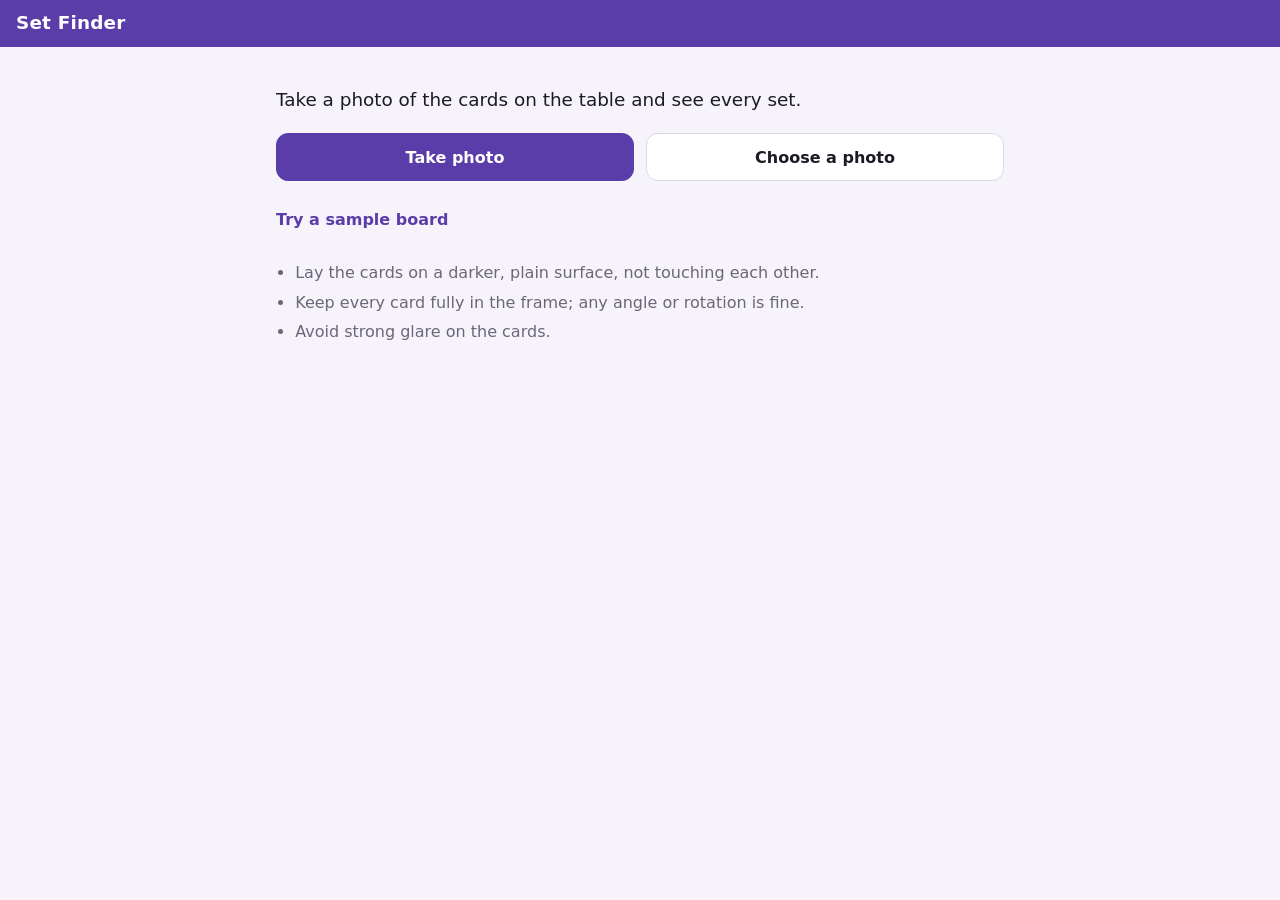
==== docs/index.html @ 447f89e3 "Harden the detector against real-world photos; add the web app Checked against photos the detector w" ====
<!doctype html>
<html lang="en">
<head>
  <meta charset="utf-8">
  <meta name="viewport" content="width=device-width, initial-scale=1, viewport-fit=cover">
  <title>Set Finder</title>
  <meta name="description" content="Point your camera at a board of Set cards and see every set on it.">
  <meta name="theme-color" content="#5b3daa">
  <meta name="apple-mobile-web-app-capable" content="yes">
  <meta name="mobile-web-app-capable" content="yes">
  <meta name="apple-mobile-web-app-title" content="Set Finder">
  <meta name="apple-mobile-web-app-status-bar-style" content="black-translucent">
  <link rel="manifest" href="manifest.webmanifest">
  <link rel="icon" type="image/png" sizes="32x32" href="icons/favicon-32.png">
  <link rel="apple-touch-icon" href="icons/apple-touch-icon.png">
  <link rel="stylesheet" href="style.css">
</head>
<body>
  <!-- stripe patterns shared by every card drawing on the page -->
  <svg width="0" height="0" aria-hidden="true" style="position:absolute">
    <defs>
      <pattern id="stripe-red" width="4" height="5" patternUnits="userSpaceOnUse"><rect width="4" height="1.7" fill="#e5352b"/></pattern>
      <pattern id="stripe-green" width="4" height="5" patternUnits="userSpaceOnUse"><rect width="4" height="1.7" fill="#1a9e4b"/></pattern>
      <pattern id="stripe-purple" width="4" height="5" patternUnits="userSpaceOnUse"><rect width="4" height="1.7" fill="#6a3fa0"/></pattern>
    </defs>
  </svg>

  <header>
    <h1>Set Finder</h1>
    <button id="again" class="ghost" hidden>New photo</button>
  </header>

  <main>
    <section id="start">
      <p class="lead">Take a photo of the cards on the table and see every set.</p>
      <div class="actions">
        <label class="button primary">
          <input id="camera" type="file" accept="image/*" capture="environment" hidden>
          Take photo
        </label>
        <label class="button">
          <input id="library" type="file" accept="image/*" hidden>
          Choose a photo
        </label>
      </div>
      <button id="sample" class="link">Try a sample board</button>
      <ul class="tips">
        <li>Lay the cards on a darker, plain surface, not touching each other.</li>
        <li>Keep every card fully in the frame; any angle or rotation is fine.</li>
        <li>Avoid strong glare on the cards.</li>
      </ul>
    </section>

    <section id="result" hidden>
      <div id="stage">
        <canvas id="photo"></canvas>
        <div id="busy" hidden><span class="spinner"></span>Looking for cards…</div>
      </div>
      <p id="summary" role="status"></p>
      <div id="sets"></div>
      <h2 id="cards-title" hidden>Cards <small>tap one to correct it</small></h2>
      <div id="cards"></div>
    </section>
  </main>

  <dialog id="editor">
    <form method="dialog">
      <div id="editor-preview"></div>
      <div id="editor-fields"></div>
      <div class="dialog-actions">
        <button type="button" id="editor-remove" class="danger">Not a card</button>
        <button type="submit" class="primary">Done</button>
      </div>
    </form>
  </dialog>

  <script src="setvision.js"></script>
  <script src="app.js"></script>
</body>
</html>
---- docs/style.css ----
:root {
  --bg: #f6f4fa;
  --surface: #ffffff;
  --text: #1d1a26;
  --muted: #6b6679;
  --line: #ddd8e8;
  --accent: #5b3daa;
  --accent-text: #ffffff;
  --danger: #b3261e;
  color-scheme: light dark;
}
@media (prefers-color-scheme: dark) {
  :root {
    --bg: #15131b;
    --surface: #211e2b;
    --text: #efecf6;
    --muted: #a39db3;
    --line: #37324a;
    --accent: #9b7df0;
    --accent-text: #15131b;
    --danger: #f2a39b;
  }
}

* { box-sizing: border-box; }
[hidden] { display: none !important; }
html { -webkit-text-size-adjust: 100%; }
body {
  margin: 0;
  background: var(--bg);
  color: var(--text);
  font: 16px/1.45 system-ui, -apple-system, "Segoe UI", Roboto, sans-serif;
  -webkit-tap-highlight-color: transparent;
}

header {
  display: flex;
  align-items: center;
  justify-content: space-between;
  gap: 12px;
  padding: calc(10px + env(safe-area-inset-top)) max(16px, env(safe-area-inset-right)) 10px max(16px, env(safe-area-inset-left));
  background: var(--accent);
  color: var(--accent-text);
  position: sticky;
  top: 0;
  z-index: 5;
}
header h1 { margin: 0; font-size: 1.15rem; letter-spacing: 0.01em; }

main {
  max-width: 760px;
  margin: 0 auto;
  padding: 16px max(16px, env(safe-area-inset-right)) calc(32px + env(safe-area-inset-bottom)) max(16px, env(safe-area-inset-left));
}

.lead { font-size: 1.15rem; margin: 24px 0 20px; text-wrap: balance; }
.actions { display: flex; flex-wrap: wrap; gap: 12px; }

button, .button {
  font: inherit;
  font-weight: 600;
  display: inline-flex;
  align-items: center;
  justify-content: center;
  min-height: 48px;
  padding: 0 20px;
  border-radius: 12px;
  border: 1px solid var(--line);
  background: var(--surface);
  color: var(--text);
  cursor: pointer;
  user-select: none;
}
.actions .button { flex: 1 1 160px; }
.primary { background: var(--accent); border-color: var(--accent); color: var(--accent-text); }
.danger { color: var(--danger); }
.ghost { min-height: 36px; padding: 0 14px; background: transparent; color: inherit; border-color: currentColor; }
.link { border: 0; background: none; color: var(--accent); padding: 0; margin-top: 16px; min-height: 44px; }
button:focus-visible, .button:focus-within { outline: 3px solid var(--accent); outline-offset: 2px; }

.tips { color: var(--muted); padding-left: 1.2em; margin-top: 20px; }
.tips li { margin: 6px 0; }

#stage { position: relative; border-radius: 12px; overflow: hidden; background: #000; }
#photo { display: block; width: 100%; height: auto; max-height: 70vh; object-fit: contain; touch-action: manipulation; }
#busy {
  position: absolute; inset: 0;
  display: flex; align-items: center; justify-content: center; gap: 10px;
  background: rgba(0, 0, 0, 0.45); color: #fff; font-weight: 600;
}
.spinner {
  width: 20px; height: 20px; border-radius: 50%;
  border: 3px solid rgba(255, 255, 255, 0.35); border-top-color: #fff;
  animation: spin 0.8s linear infinite;
}
@keyframes spin { to { transform: rotate(360deg); } }
@media (prefers-reduced-motion: reduce) { .spinner { animation-duration: 2.4s; } }

#summary { font-size: 1.1rem; font-weight: 600; margin: 14px 0 10px; }
#summary small { display: block; font-weight: 400; color: var(--muted); font-size: 0.9rem; }

#sets { display: grid; gap: 10px; }
.set {
  display: grid;
  grid-template-columns: 10px repeat(3, minmax(0, 1fr));
  gap: 10px;
  align-items: center;
  width: 100%;
  min-height: 0;
  padding: 10px 12px 10px 0;
  border-radius: 12px;
  background: var(--surface);
  border: 2px solid var(--line);
  overflow: hidden;
}
.set .swatch { align-self: stretch; margin: -10px 0; background: var(--set-color); }
.set[aria-pressed="true"] { border-color: var(--set-color); }

h2 { font-size: 1rem; margin: 24px 0 10px; }
h2 small { font-weight: 400; color: var(--muted); margin-left: 6px; }
#cards { display: grid; grid-template-columns: repeat(auto-fill, minmax(92px, 1fr)); gap: 10px; }
.card-button { padding: 0; min-height: 0; border: 0; background: none; border-radius: 8px; }

svg.card { display: block; width: 100%; height: auto; }
svg.card .face { fill: #fff; stroke: #c9c4d6; stroke-width: 1.5; }

dialog {
  border: 0; border-radius: 16px; padding: 18px;
  width: min(92vw, 380px);
  background: var(--surface); color: var(--text);
}
dialog::backdrop { background: rgba(0, 0, 0, 0.5); }
#editor-preview { width: 150px; margin: 0 auto 14px; }
.field { display: grid; grid-template-columns: repeat(3, 1fr); gap: 6px; margin-bottom: 10px; border: 0; padding: 0; }
.field legend { font-size: 0.8rem; color: var(--muted); padding: 0; margin-bottom: 4px; }
.field label {
  display: flex; align-items: center; justify-content: center;
  min-height: 44px; border-radius: 10px; border: 1px solid var(--line);
  font-weight: 600; font-size: 0.95rem; cursor: pointer;
}
.field input { position: absolute; opacity: 0; pointer-events: none; }
.field label:has(input:checked) { background: var(--accent); border-color: var(--accent); color: var(--accent-text); }
.field label:has(input:focus-visible) { outline: 3px solid var(--accent); outline-offset: 2px; }
.dialog-actions { display: flex; justify-content: space-between; gap: 10px; margin-top: 16px; }
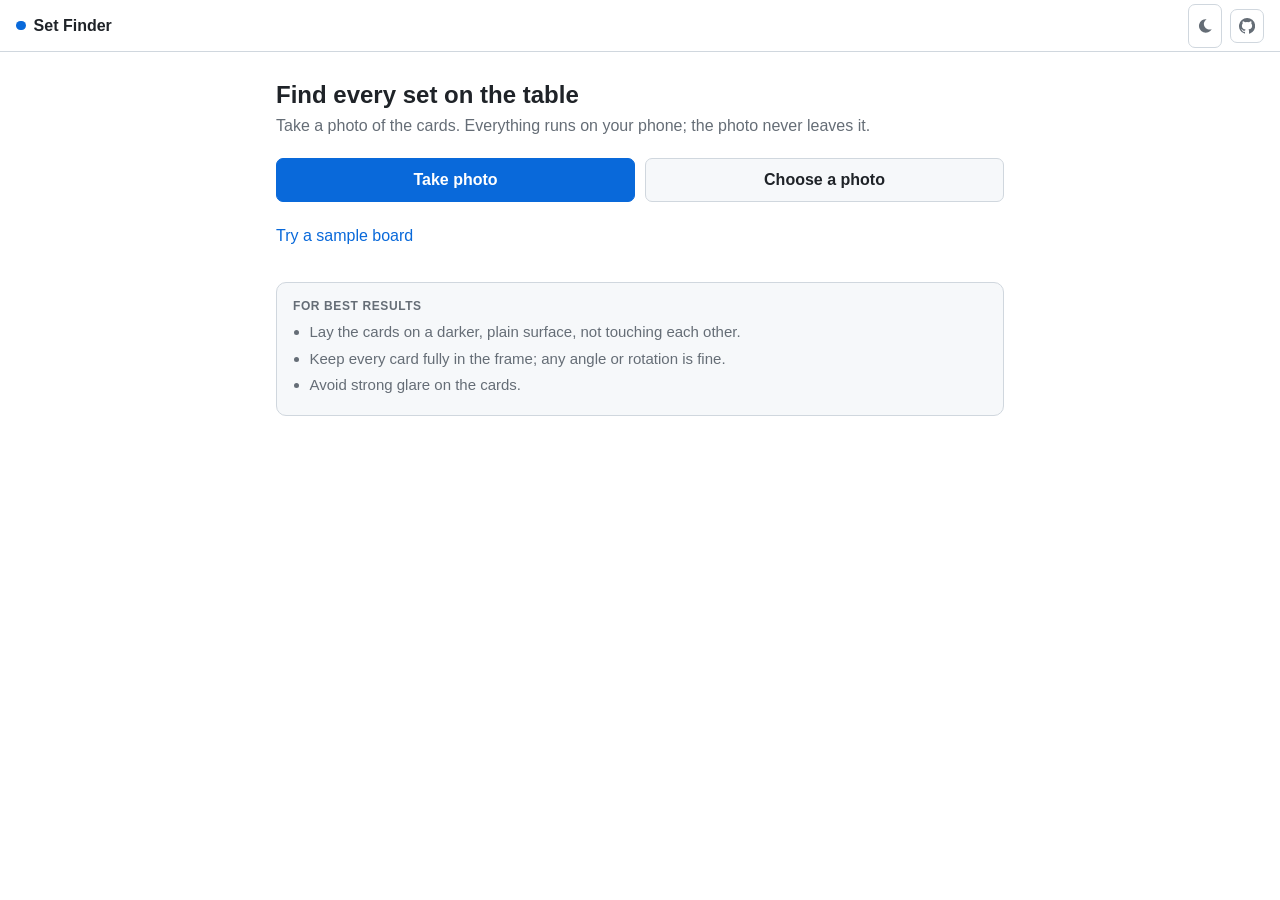
==== commit d2e99a76: "Restyle the web app to match tri-times GitHub-style greys with one blue accent, a slim top bar with " ====
--- a/docs/index.html
+++ b/docs/index.html
@@ -5,14 +5,23 @@
   <meta name="viewport" content="width=device-width, initial-scale=1, viewport-fit=cover">
   <title>Set Finder</title>
   <meta name="description" content="Point your camera at a board of Set cards and see every set on it.">
-  <meta name="theme-color" content="#5b3daa">
+  <meta name="theme-color" content="#ffffff">
   <meta name="apple-mobile-web-app-capable" content="yes">
   <meta name="mobile-web-app-capable" content="yes">
   <meta name="apple-mobile-web-app-title" content="Set Finder">
-  <meta name="apple-mobile-web-app-status-bar-style" content="black-translucent">
+  <meta name="apple-mobile-web-app-status-bar-style" content="default">
   <link rel="manifest" href="manifest.webmanifest">
   <link rel="icon" type="image/png" sizes="32x32" href="icons/favicon-32.png">
   <link rel="apple-touch-icon" href="icons/apple-touch-icon.png">
+  <script>
+    // light or dark, set before first paint so nothing flashes
+    (function () {
+      var t = null;
+      try { t = localStorage.getItem("theme"); } catch (e) {}
+      if (t !== "light" && t !== "dark") t = matchMedia("(prefers-color-scheme: dark)").matches ? "dark" : "light";
+      document.documentElement.dataset.theme = t;
+    })();
+  </script>
   <link rel="stylesheet" href="style.css">
 </head>
 <body>
@@ -25,14 +34,22 @@
     </defs>
   </svg>
 
-  <header>
-    <h1>Set Finder</h1>
-    <button id="again" class="ghost" hidden>New photo</button>
+  <header class="topbar">
+    <a class="brand" href="./"><span class="brand-dot"></span>Set Finder</a>
+    <span class="spacer"></span>
+    <button id="again" class="small" hidden>New photo</button>
+    <button id="theme-toggle" class="icon-btn" type="button" aria-label="Switch to dark theme">
+      <svg viewBox="0 0 16 16" aria-hidden="true"><path d="M9.6 1.2a6.8 6.8 0 1 0 5.2 9.9A5.6 5.6 0 0 1 9.6 1.2Z"/></svg>
+    </button>
+    <a class="icon-btn" href="https://github.com/jhofman/setgamematch" aria-label="Source on GitHub">
+      <svg viewBox="0 0 16 16" aria-hidden="true"><path d="M8 0a8 8 0 0 0-2.53 15.59c.4.07.55-.17.55-.38v-1.34c-2.23.48-2.7-1.07-2.7-1.07-.36-.92-.89-1.17-.89-1.17-.73-.5.06-.49.06-.49.8.06 1.23.83 1.23.83.72 1.22 1.88.87 2.34.67.07-.52.28-.87.5-1.07-1.78-.2-3.65-.89-3.65-3.95 0-.87.31-1.59.82-2.15-.08-.2-.36-1.02.08-2.12 0 0 .67-.21 2.2.82a7.6 7.6 0 0 1 4 0c1.53-1.04 2.2-.82 2.2-.82.44 1.1.16 1.92.08 2.12.51.56.82 1.28.82 2.15 0 3.07-1.87 3.75-3.65 3.95.29.25.54.73.54 1.48v2.2c0 .21.15.46.55.38A8 8 0 0 0 8 0Z"/></svg>
+    </a>
   </header>
 
   <main>
     <section id="start">
-      <p class="lead">Take a photo of the cards on the table and see every set.</p>
+      <h1 class="page-title">Find every set on the table</h1>
+      <p class="lead">Take a photo of the cards. Everything runs on your phone; the photo never leaves it.</p>
       <div class="actions">
         <label class="button primary">
           <input id="camera" type="file" accept="image/*" capture="environment" hidden>
@@ -44,11 +61,14 @@
         </label>
       </div>
       <button id="sample" class="link">Try a sample board</button>
-      <ul class="tips">
-        <li>Lay the cards on a darker, plain surface, not touching each other.</li>
-        <li>Keep every card fully in the frame; any angle or rotation is fine.</li>
-        <li>Avoid strong glare on the cards.</li>
-      </ul>
+      <div class="panel">
+        <span class="label">For best results</span>
+        <ul class="tips">
+          <li>Lay the cards on a darker, plain surface, not touching each other.</li>
+          <li>Keep every card fully in the frame; any angle or rotation is fine.</li>
+          <li>Avoid strong glare on the cards.</li>
+        </ul>
+      </div>
     </section>
 
     <section id="result" hidden>
@@ -57,9 +77,14 @@
         <div id="busy" hidden><span class="spinner"></span>Looking for cards…</div>
       </div>
       <p id="summary" role="status"></p>
-      <div id="sets"></div>
-      <h2 id="cards-title" hidden>Cards <small>tap one to correct it</small></h2>
-      <div id="cards"></div>
+      <section class="box" id="sets-box" hidden>
+        <div class="box-head"><h2>Sets <span class="counter" id="set-count"></span></h2><small>Tap one to show it on the photo</small></div>
+        <div id="sets"></div>
+      </section>
+      <section class="box" id="cards-box" hidden>
+        <div class="box-head"><h2>Cards <span class="counter" id="card-count"></span></h2><small>Tap one to correct it</small></div>
+        <div id="cards"></div>
+      </section>
     </section>
   </main>
 
--- a/docs/style.css
+++ b/docs/style.css
@@ -1,25 +1,41 @@
+/*
+ * Set Finder. Colours and controls follow the tri-times project (GitHub-style
+ * greys, one blue accent). Light and dark themes are picked by
+ * <html data-theme="…">, which a script in <head> sets before first paint.
+ */
 :root {
-  --bg: #f6f4fa;
-  --surface: #ffffff;
-  --text: #1d1a26;
-  --muted: #6b6679;
-  --line: #ddd8e8;
-  --accent: #5b3daa;
+  color-scheme: light;
+  --bg: #ffffff;
+  --bg-2: #f6f8fa;
+  --bg-3: #eaeef2;
+  --border: #d0d7de;
+  --border-hover: #8c959f;
+  --text: #1f2328;
+  --text-2: #656d76;
+  --text-3: #8c959f;
+  --accent: #0969da;
   --accent-text: #ffffff;
-  --danger: #b3261e;
-  color-scheme: light dark;
-}
-@media (prefers-color-scheme: dark) {
-  :root {
-    --bg: #15131b;
-    --surface: #211e2b;
-    --text: #efecf6;
-    --muted: #a39db3;
-    --line: #37324a;
-    --accent: #9b7df0;
-    --accent-text: #15131b;
-    --danger: #f2a39b;
-  }
+  --accent-ring: rgba(9, 105, 218, 0.3);
+  --danger: #cf222e;
+  --radius: 10px;
+  --radius-sm: 7px;
+  --font: -apple-system, BlinkMacSystemFont, "Segoe UI", Aptos, "Noto Sans", Helvetica, Arial, sans-serif;
+  --mono: ui-monospace, SFMono-Regular, Menlo, Consolas, monospace;
+}
+:root[data-theme="dark"] {
+  color-scheme: dark;
+  --bg: #0d1117;
+  --bg-2: #161b22;
+  --bg-3: #21262d;
+  --border: #30363d;
+  --border-hover: #484f58;
+  --text: #e6edf3;
+  --text-2: #8b949e;
+  --text-3: #6e7681;
+  --accent: #58a6ff;
+  --accent-text: #0d1117;
+  --accent-ring: rgba(88, 166, 255, 0.35);
+  --danger: #ff7b72;
 }
 
 * { box-sizing: border-box; }
@@ -29,59 +45,152 @@
   margin: 0;
   background: var(--bg);
   color: var(--text);
-  font: 16px/1.45 system-ui, -apple-system, "Segoe UI", Roboto, sans-serif;
+  font: 16px/1.5 var(--font);
   -webkit-tap-highlight-color: transparent;
 }
-
-header {
-  display: flex;
-  align-items: center;
-  justify-content: space-between;
-  gap: 12px;
-  padding: calc(10px + env(safe-area-inset-top)) max(16px, env(safe-area-inset-right)) 10px max(16px, env(safe-area-inset-left));
-  background: var(--accent);
-  color: var(--accent-text);
+h1, h2, h3 { font-weight: 650; }
+a { color: var(--accent); }
+
+/* ---------------------------------------------------------------- top bar */
+.topbar {
   position: sticky;
   top: 0;
   z-index: 5;
-}
-header h1 { margin: 0; font-size: 1.15rem; letter-spacing: 0.01em; }
-
+  display: flex;
+  align-items: center;
+  gap: 8px;
+  min-height: calc(52px + env(safe-area-inset-top));
+  padding: env(safe-area-inset-top) max(16px, env(safe-area-inset-right)) 0 max(16px, env(safe-area-inset-left));
+  background: var(--bg);
+  border-bottom: 1px solid var(--border);
+}
+.brand {
+  display: inline-flex;
+  align-items: center;
+  gap: 8px;
+  color: var(--text);
+  font-weight: 650;
+  text-decoration: none;
+  white-space: nowrap;
+}
+.brand-dot { width: 0.6rem; height: 0.6rem; border-radius: 50%; background: var(--accent); }
+.spacer { flex: 1; }
+.topbar-link {
+  color: var(--text-2);
+  font-size: 0.875rem;
+  text-decoration: none;
+  padding: 6px 8px;
+  border-radius: var(--radius-sm);
+  white-space: nowrap;
+}
+.topbar-link:hover { color: var(--text); }
+.topbar-link[aria-current="page"] { color: var(--text); background: var(--bg-3); font-weight: 600; }
+.icon-btn {
+  display: inline-flex;
+  align-items: center;
+  justify-content: center;
+  flex: 0 0 34px;
+  width: 34px;
+  height: 34px;
+  padding: 0;
+  border: 1px solid var(--border);
+  border-radius: var(--radius-sm);
+  background: var(--bg);
+  color: var(--text-2);
+  cursor: pointer;
+}
+.icon-btn:hover { color: var(--text); border-color: var(--border-hover); }
+.icon-btn svg { width: 16px; height: 16px; fill: currentColor; }
+
+/* ------------------------------------------------------------------ layout */
 main {
   max-width: 760px;
   margin: 0 auto;
-  padding: 16px max(16px, env(safe-area-inset-right)) calc(32px + env(safe-area-inset-bottom)) max(16px, env(safe-area-inset-left));
-}
-
-.lead { font-size: 1.15rem; margin: 24px 0 20px; text-wrap: balance; }
-.actions { display: flex; flex-wrap: wrap; gap: 12px; }
-
+  padding: 20px max(16px, env(safe-area-inset-right)) calc(40px + env(safe-area-inset-bottom)) max(16px, env(safe-area-inset-left));
+}
+.page-title { font-size: 1.5rem; margin: 8px 0 4px; line-height: 1.25; }
+.lead { color: var(--text-2); margin: 0 0 20px; text-wrap: pretty; }
+.actions { display: flex; flex-wrap: wrap; gap: 10px; }
+
+/* ----------------------------------------------------------------- buttons */
 button, .button {
   font: inherit;
   font-weight: 600;
   display: inline-flex;
   align-items: center;
   justify-content: center;
-  min-height: 48px;
-  padding: 0 20px;
-  border-radius: 12px;
-  border: 1px solid var(--line);
-  background: var(--surface);
+  gap: 8px;
+  min-height: 44px;
+  padding: 0 18px;
+  border-radius: var(--radius-sm);
+  border: 1px solid var(--border);
+  background: var(--bg-2);
   color: var(--text);
   cursor: pointer;
   user-select: none;
 }
-.actions .button { flex: 1 1 160px; }
-.primary { background: var(--accent); border-color: var(--accent); color: var(--accent-text); }
+button:hover, .button:hover { border-color: var(--border-hover); }
+.actions .button { flex: 1 1 160px; white-space: nowrap; }
+.primary, .primary:hover { background: var(--accent); border-color: var(--accent); color: var(--accent-text); }
+.primary:hover { filter: brightness(1.07); }
 .danger { color: var(--danger); }
-.ghost { min-height: 36px; padding: 0 14px; background: transparent; color: inherit; border-color: currentColor; }
-.link { border: 0; background: none; color: var(--accent); padding: 0; margin-top: 16px; min-height: 44px; }
-button:focus-visible, .button:focus-within { outline: 3px solid var(--accent); outline-offset: 2px; }
-
-.tips { color: var(--muted); padding-left: 1.2em; margin-top: 20px; }
-.tips li { margin: 6px 0; }
-
-#stage { position: relative; border-radius: 12px; overflow: hidden; background: #000; }
+.small { min-height: 34px; padding: 0 12px; font-size: 0.875rem; }
+.link { border: 0; background: none; color: var(--accent); padding: 0; margin-top: 12px; min-height: 44px; font-weight: 500; }
+.link:hover { text-decoration: underline; }
+button:focus-visible, .button:focus-within, .icon-btn:focus-visible, a:focus-visible {
+  outline: none;
+  box-shadow: 0 0 0 3px var(--accent-ring);
+}
+
+/* ----------------------------------------------------------- panels, boxes */
+.panel {
+  margin-top: 24px;
+  padding: 14px 16px;
+  background: var(--bg-2);
+  border: 1px solid var(--border);
+  border-radius: var(--radius);
+}
+.label {
+  display: block;
+  margin: 0 0 6px;
+  font-size: 0.75rem;
+  font-weight: 600;
+  letter-spacing: 0.05em;
+  text-transform: uppercase;
+  color: var(--text-2);
+}
+.tips { color: var(--text-2); padding-left: 1.1em; margin: 0; font-size: 0.9375rem; }
+.tips li { margin: 4px 0; }
+
+.box {
+  margin-top: 16px;
+  border: 1px solid var(--border);
+  border-radius: var(--radius);
+  background: var(--bg-2);
+}
+.box-head {
+  display: flex;
+  align-items: baseline;
+  flex-wrap: wrap;
+  gap: 2px 10px;
+  padding: 10px 14px 0;
+}
+.box-head h2 {
+  margin: 0;
+  display: inline-flex;
+  align-items: baseline;
+  gap: 6px;
+  font-size: 0.75rem;
+  font-weight: 600;
+  letter-spacing: 0.05em;
+  text-transform: uppercase;
+  color: var(--text-2);
+}
+.box-head small { color: var(--text-2); font-size: 0.8125rem; }
+.counter { color: var(--text-3); font-weight: 500; }
+
+/* ------------------------------------------------------------------- photo */
+#stage { position: relative; border-radius: var(--radius); overflow: hidden; background: #000; border: 1px solid var(--border); }
 #photo { display: block; width: 100%; height: auto; max-height: 70vh; object-fit: contain; touch-action: manipulation; }
 #busy {
   position: absolute; inset: 0;
@@ -96,49 +205,52 @@
 @keyframes spin { to { transform: rotate(360deg); } }
 @media (prefers-reduced-motion: reduce) { .spinner { animation-duration: 2.4s; } }
 
-#summary { font-size: 1.1rem; font-weight: 600; margin: 14px 0 10px; }
-#summary small { display: block; font-weight: 400; color: var(--muted); font-size: 0.9rem; }
-
-#sets { display: grid; gap: 10px; }
+/* ----------------------------------------------------------------- results */
+#summary { font-weight: 650; font-size: 1.25rem; margin: 16px 0 0; }
+#summary small { display: block; font-weight: 400; color: var(--text-2); font-size: 0.875rem; margin-top: 2px; }
+
+#sets { display: grid; gap: 8px; padding: 10px; }
 .set {
   display: grid;
-  grid-template-columns: 10px repeat(3, minmax(0, 1fr));
+  grid-template-columns: repeat(3, minmax(0, 1fr));
   gap: 10px;
-  align-items: center;
   width: 100%;
   min-height: 0;
-  padding: 10px 12px 10px 0;
-  border-radius: 12px;
-  background: var(--surface);
-  border: 2px solid var(--line);
-  overflow: hidden;
-}
-.set .swatch { align-self: stretch; margin: -10px 0; background: var(--set-color); }
-.set[aria-pressed="true"] { border-color: var(--set-color); }
-
-h2 { font-size: 1rem; margin: 24px 0 10px; }
-h2 small { font-weight: 400; color: var(--muted); margin-left: 6px; }
-#cards { display: grid; grid-template-columns: repeat(auto-fill, minmax(92px, 1fr)); gap: 10px; }
+  padding: 8px;
+  border: 1px solid var(--border);
+  border-radius: var(--radius-sm);
+  background: var(--bg);
+}
+.set[aria-pressed="true"] { border-color: var(--accent); box-shadow: 0 0 0 1px var(--accent); }
+
+#cards { display: grid; grid-template-columns: repeat(auto-fill, minmax(92px, 1fr)); gap: 8px; padding: 10px; }
 .card-button { padding: 0; min-height: 0; border: 0; background: none; border-radius: 8px; }
 
 svg.card { display: block; width: 100%; height: auto; }
-svg.card .face { fill: #fff; stroke: #c9c4d6; stroke-width: 1.5; }
-
+svg.card .face { fill: #fff; stroke: var(--border); stroke-width: 1.5; }
+
+/* ------------------------------------------------------------------ editor */
 dialog {
-  border: 0; border-radius: 16px; padding: 18px;
+  border: 1px solid var(--border); border-radius: var(--radius); padding: 18px;
   width: min(92vw, 380px);
-  background: var(--surface); color: var(--text);
+  background: var(--bg); color: var(--text);
 }
 dialog::backdrop { background: rgba(0, 0, 0, 0.5); }
 #editor-preview { width: 150px; margin: 0 auto 14px; }
-.field { display: grid; grid-template-columns: repeat(3, 1fr); gap: 6px; margin-bottom: 10px; border: 0; padding: 0; }
-.field legend { font-size: 0.8rem; color: var(--muted); padding: 0; margin-bottom: 4px; }
+.field { display: grid; grid-template-columns: repeat(3, 1fr); gap: 6px; margin: 0 0 10px; border: 0; padding: 0; }
+.field legend { font-size: 0.75rem; font-weight: 600; letter-spacing: 0.05em; text-transform: uppercase; color: var(--text-2); padding: 0; margin-bottom: 4px; }
 .field label {
   display: flex; align-items: center; justify-content: center;
-  min-height: 44px; border-radius: 10px; border: 1px solid var(--line);
-  font-weight: 600; font-size: 0.95rem; cursor: pointer;
+  min-height: 40px; border-radius: var(--radius-sm); border: 1px solid var(--border);
+  background: var(--bg-2);
+  font-weight: 500; font-size: 0.9375rem; cursor: pointer;
 }
 .field input { position: absolute; opacity: 0; pointer-events: none; }
-.field label:has(input:checked) { background: var(--accent); border-color: var(--accent); color: var(--accent-text); }
-.field label:has(input:focus-visible) { outline: 3px solid var(--accent); outline-offset: 2px; }
+.field label:has(input:checked) { background: var(--accent); border-color: var(--accent); color: var(--accent-text); font-weight: 600; }
+.field label:has(input:focus-visible) { box-shadow: 0 0 0 3px var(--accent-ring); }
 .dialog-actions { display: flex; justify-content: space-between; gap: 10px; margin-top: 16px; }
+
+@media (max-width: 380px) {
+  .topbar { gap: 6px; }
+  .brand { font-size: 0.9375rem; }
+}
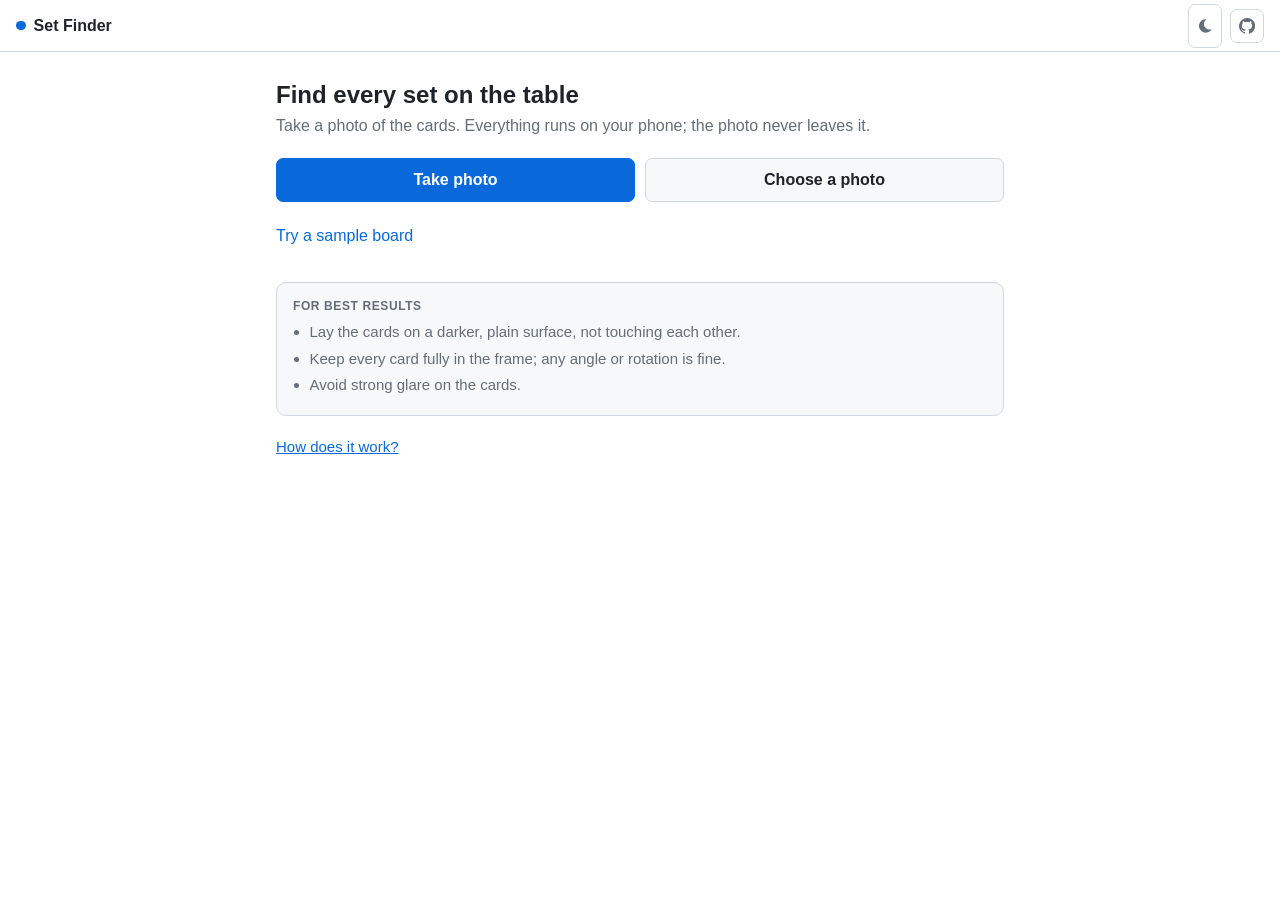
==== commit 35d0e4db: "Add a How it works page: a visual FAQ on the computer vision docs/how.html walks through the pipelin" ====
--- a/docs/index.html
+++ b/docs/index.html
@@ -69,6 +69,7 @@
           <li>Avoid strong glare on the cards.</li>
         </ul>
       </div>
+      <p class="more"><a href="how.html">How does it work?</a></p>
     </section>
 
     <section id="result" hidden>
@@ -85,6 +86,7 @@
         <div class="box-head"><h2>Cards <span class="counter" id="card-count"></span></h2><small>Tap one to correct it</small></div>
         <div id="cards"></div>
       </section>
+      <p class="more"><a href="how.html">How does it work?</a></p>
     </section>
   </main>
 
--- a/docs/style.css
+++ b/docs/style.css
@@ -254,3 +254,71 @@
   .topbar { gap: 6px; }
   .brand { font-size: 0.9375rem; }
 }
+
+/* ===================================================== "How it works" page */
+.doc main { max-width: 720px; }
+.toc { display: flex; flex-wrap: wrap; gap: 6px; margin: 4px 0 8px; }
+.toc a {
+  font-size: 0.875rem; text-decoration: none; color: var(--text-2);
+  padding: 4px 10px; border: 1px solid var(--border); border-radius: 999px; background: var(--bg-2);
+}
+.toc a:hover { color: var(--text); border-color: var(--border-hover); }
+.q { margin-top: 36px; scroll-margin-top: 64px; }
+.q h2 { font-size: 1.25rem; margin: 0 0 8px; padding-bottom: 8px; border-bottom: 1px solid var(--border); }
+.q h3 { display: flex; align-items: center; gap: 10px; font-size: 1.0625rem; margin: 28px 0 6px; }
+.q p, .q li { color: var(--text); }
+.q p { margin: 0 0 10px; }
+.q ul { padding-left: 1.2em; }
+.q li { margin: 6px 0; }
+.step {
+  display: inline-flex; align-items: center; justify-content: center; flex: 0 0 24px;
+  width: 24px; height: 24px; border-radius: 50%;
+  background: var(--accent); color: var(--accent-text); font-size: 0.8125rem; font-weight: 700;
+}
+.note { font-size: 0.875rem; color: var(--text-2) !important; }
+
+.fig { display: grid; gap: 10px; margin: 12px 0 8px; }
+.fig-2 { grid-template-columns: repeat(2, minmax(0, 1fr)); }
+.fig-3 { grid-template-columns: repeat(3, minmax(0, 1fr)); }
+.fig-4 { grid-template-columns: repeat(2, minmax(0, 1fr)); }
+@media (min-width: 640px) { .fig-4 { grid-template-columns: repeat(4, minmax(0, 1fr)); } }
+.fig figure, .fig-wide { margin: 0; }
+.fig img {
+  display: block; width: 100%; height: auto;
+  border-radius: var(--radius-sm); border: 1px solid var(--border); background: #000;
+}
+.fig.shading img { aspect-ratio: 3 / 4; object-fit: contain; background: #fff; }
+.fig.shapes img { aspect-ratio: 3 / 4; object-fit: contain; background: #fff; padding: 6px; }
+figcaption { font-size: 0.8125rem; color: var(--text-2); margin-top: 6px; line-height: 1.4; }
+.fig figcaption { text-align: center; }
+.fig-wide { margin: 14px 0 10px; }
+.num { font-variant-numeric: tabular-nums; font-size: 0.75rem; }
+.chart { width: 100%; overflow: hidden; }
+.chart svg { display: block; font-family: var(--font); }
+.spark { margin-top: 4px; }
+.diagram { display: block; width: 100%; height: auto; }
+.dot { cursor: default; outline: none; }
+.dot:focus-visible circle:last-child { stroke: var(--accent); stroke-width: 3; }
+.tooltip {
+  position: fixed; z-index: 20; pointer-events: none; max-width: 240px;
+  padding: 6px 9px; font-size: 0.8125rem; line-height: 1.35;
+  background: var(--bg); color: var(--text);
+  border: 1px solid var(--border); border-radius: var(--radius-sm);
+  box-shadow: 0 4px 14px rgba(0, 0, 0, 0.15);
+}
+.tooltip .muted { color: var(--text-2); }
+
+.table-wrap { overflow-x: auto; margin: 10px 0; }
+table { width: 100%; border-collapse: collapse; font-size: 0.9375rem; }
+th, td { text-align: left; padding: 8px 10px; border-bottom: 1px solid var(--border); vertical-align: top; }
+thead th { font-size: 0.75rem; font-weight: 600; letter-spacing: 0.05em; text-transform: uppercase; color: var(--text-2); }
+td.r, th.r { text-align: right; white-space: nowrap; font-variant-numeric: tabular-nums; }
+table.codes { font-size: 0.875rem; table-layout: fixed; }
+table.codes th, table.codes td { padding: 7px 4px; }
+table.codes thead th { font-size: 0.75rem; letter-spacing: 0; text-transform: none; text-align: center; }
+table.codes thead th:first-child { width: 36%; }
+table.codes td { text-align: center; font-variant-numeric: tabular-nums; }
+table.codes tbody th { font-weight: 500; }
+table.codes tr.sum th, table.codes tr.sum td { font-weight: 650; border-bottom: 0; border-top: 2px solid var(--border); }
+.footer-links { margin-top: 40px; padding-top: 16px; border-top: 1px solid var(--border); color: var(--text-2); font-size: 0.875rem; }
+.more { margin: 20px 0 0; font-size: 0.9375rem; }
